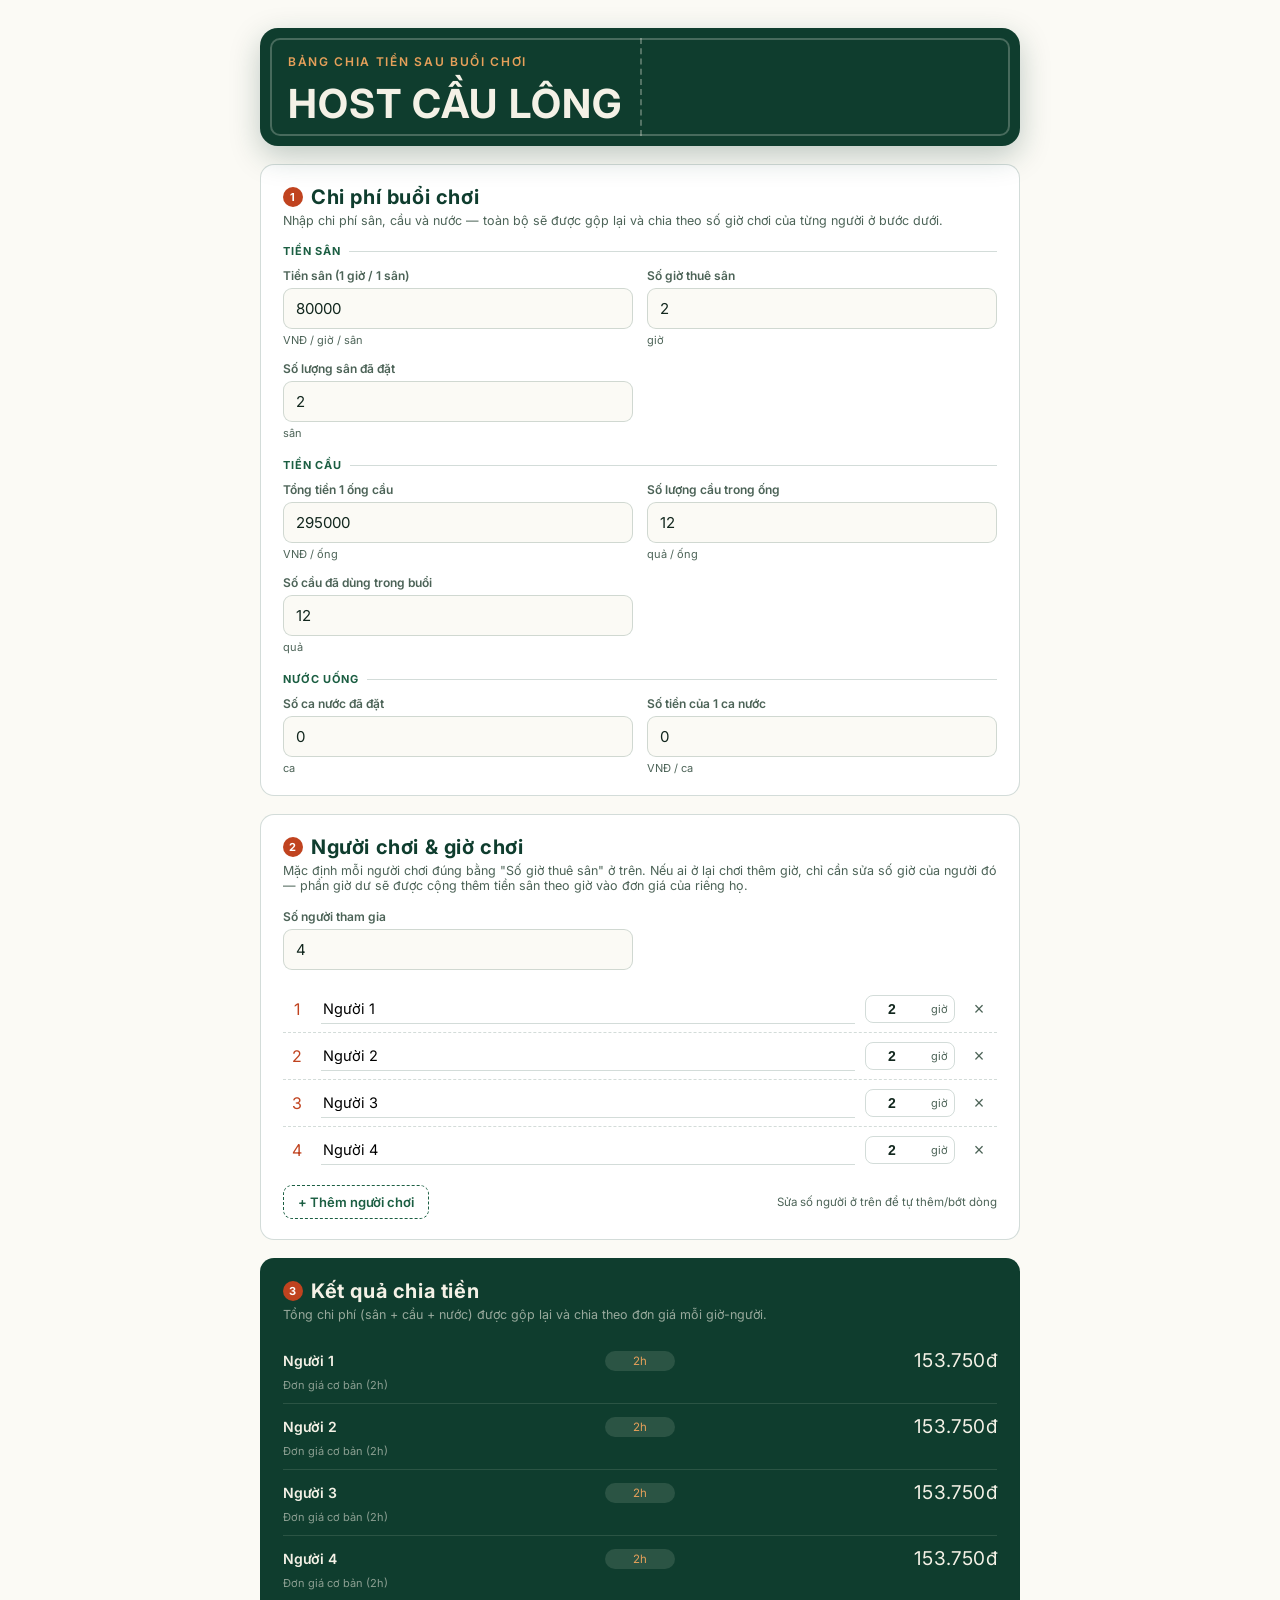
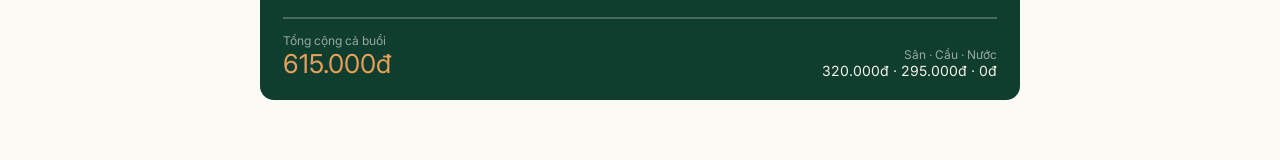
==== src/index.html @ 9c680431 "Update html file" ====
<!DOCTYPE html>
<html lang="vi">

<head>
  <meta charset="UTF-8">
  <title>Host Cầu Lông</title>
  <!-- <link rel="shortcut icon" href="./images/coffee-cup.png" type="image/x-icon"> -->
  <link rel="stylesheet" href="style.css">
</head>

<body>
  <div class="wrap">

    <div class="scoreboard">
      <p class="eyebrow">Bảng chia tiền sau buổi chơi</p>
      <h1>HOST CẦU LÔNG</h1>
      <!-- <p class="sub">Nhập chi phí sân & cầu, thêm người chơi và số giờ mỗi người ở lại sân — hệ thống tự tính phần ai
        người nấy trả, kể cả khi có người chơi 2 tiếng, có người chơi 3 tiếng.</p> -->
    </div>

    <div class="card">
      <h2><span class="num">1</span>Chi phí buổi chơi</h2>
      <p class="hint">Nhập chi phí sân, cầu và nước — toàn bộ sẽ được gộp lại và chia theo số giờ chơi của từng người ở
        bước dưới.</p>

      <div class="group-title">Tiền sân</div>
      <div class="grid">
        <div class="field">
          <label for="courtFee">Tiền sân (1 giờ / 1 sân)</label>
          <input type="number" id="courtFee" min="0" value="80000" inputmode="numeric">
          <div class="unit">VNĐ / giờ / sân</div>
        </div>
        <div class="field">
          <label for="courtHours">Số giờ thuê sân</label>
          <input type="number" id="courtHours" min="0" step="0.5" value="2" inputmode="decimal">
          <div class="unit">giờ</div>
        </div>
        <div class="field">
          <label for="numCourts">Số lượng sân đã đặt</label>
          <input type="number" id="numCourts" min="1" value="2" inputmode="numeric">
          <div class="unit">sân</div>
        </div>
      </div>

      <div class="group-title">Tiền cầu</div>
      <div class="grid">
        <div class="field">
          <label for="tubePrice">Tổng tiền 1 ống cầu</label>
          <input type="number" id="tubePrice" min="0" value="295000" inputmode="numeric">
          <div class="unit">VNĐ / ống</div>
        </div>
        <div class="field">
          <label for="shuttlesPerTube">Số lượng cầu trong ống</label>
          <input type="number" id="shuttlesPerTube" min="1" value="12" inputmode="numeric">
          <div class="unit">quả / ống</div>
        </div>
        <div class="field">
          <label for="shuttlesUsed">Số cầu đã dùng trong buổi</label>
          <input type="number" id="shuttlesUsed" min="0" value="12" inputmode="numeric">
          <div class="unit">quả</div>
        </div>
      </div>

      <div class="group-title">Nước uống</div>
      <div class="grid">
        <div class="field">
          <label for="waterCups">Số ca nước đã đặt</label>
          <input type="number" id="waterCups" min="0" value="0" inputmode="numeric">
          <div class="unit">ca</div>
        </div>
        <div class="field">
          <label for="waterPrice">Số tiền của 1 ca nước</label>
          <input type="number" id="waterPrice" min="0" value="0" inputmode="numeric">
          <div class="unit">VNĐ / ca</div>
        </div>
      </div>
    </div>

    <div class="card">
      <h2><span class="num">2</span>Người chơi & giờ chơi</h2>
      <p class="hint">Mặc định mỗi người chơi đúng bằng "Số giờ thuê sân" ở trên. Nếu ai ở lại chơi thêm giờ, chỉ cần
        sửa số giờ của người đó — phần giờ dư sẽ được cộng thêm tiền sân theo giờ vào đơn giá của riêng họ.</p>
      <div class="grid">
        <div class="field">
          <label for="numPlayers">Số người tham gia</label>
          <input type="number" id="numPlayers" min="1" value="4" inputmode="numeric">
        </div>
      </div>

      <div class="players" id="playersList" style="margin-top:16px;"></div>

      <div class="row-actions">
        <button class="add-btn" id="addPlayerBtn" type="button">+ Thêm người chơi</button>
        <span class="sync-note">Sửa số người ở trên để tự thêm/bớt dòng</span>
      </div>
    </div>

    <div class="card results-card">
      <h2><span class="num">3</span>Kết quả chia tiền</h2>
      <p class="hint">Tổng chi phí (sân + cầu + nước) được gộp lại và chia theo đơn giá mỗi giờ-người.</p>
      <div id="resultsList"></div>
      <div class="totals-strip">
        <div>
          <div class="lbl">Tổng cộng cả buổi</div>
          <div class="val" id="grandTotal">0đ</div>
        </div>
        <div style="text-align:right">
          <div class="lbl">Sân · Cầu · Nước</div>
          <div class="val" id="grandTotalSplit" style="font-size:14px;color:var(--court-line);">—</div>
        </div>
      </div>
      <!-- <div class="footnote">
        <b>Cách tính:</b> Đơn giá cơ bản = (Tổng tiền sân + Tổng tiền cầu + Tổng tiền nước) ÷ Số người tham gia — ai
        chơi đúng số giờ thuê sân thì trả đúng phần này. Với những giờ chơi thêm (ví dụ 3 giờ thay vì 2 giờ), tiền thuê
        sân phát sinh của giờ thêm đó (Tiền sân 1 giờ/1 sân × số sân) được <b>chia đều cho những người cùng ở lại chơi
          thêm giờ đó</b>, rồi cộng vào phần của riêng họ — không phải mỗi người tự gánh nguyên giá giờ thêm.
      </div> -->
    </div>

  </div>

  <script src="script.js"></script>
</body>

</html>
---- src/style.css ----
@import url('https://fonts.googleapis.com/css2?family=Bebas+Neue&family=Inter:wght@400;500;600;700&display=swap');

:root {
    --court-dark: #0F3D2E;
    --court-mid: #1B5E42;
    --court-line: #F4F1E6;
    --cork: #C0431F;
    --cork-soft: #E6A05A;
    --ink: #12271E;
    --ink-soft: #4C6357;
    --paper: #FBFAF5;
    --divider: rgba(15, 61, 46, 0.18);
}

* {
    box-sizing: border-box;
}

body {
    margin: 0;
    background: var(--paper);
    color: var(--ink);
    font-family: 'Inter', sans-serif;
    padding: 28px 16px 60px;
}

.wrap {
    max-width: 760px;
    margin: 0 auto;
}

/* ---------- Header / scoreboard ---------- */
.scoreboard {
    background: var(--court-dark);
    color: var(--court-line);
    border-radius: 18px;
    padding: 26px 28px 22px;
    position: relative;
    overflow: hidden;
    box-shadow: 0 10px 30px rgba(15, 61, 46, 0.25);
}

.scoreboard::before {
    content: "";
    position: absolute;
    inset: 10px;
    border: 2px solid rgba(244, 241, 230, 0.25);
    border-radius: 10px;
    pointer-events: none;
}

.scoreboard::after {
    content: "";
    position: absolute;
    left: 50%;
    top: 10px;
    bottom: 10px;
    width: 0;
    border-left: 2px dashed rgba(244, 241, 230, 0.3);
}

.eyebrow {
    font-size: 12px;
    letter-spacing: .14em;
    text-transform: uppercase;
    color: var(--cork-soft);
    font-weight: 600;
    margin: 0 0 15px;
}

h1 {
    font-size: 40px;
    letter-spacing: .03em;
    margin: 0;
    line-height: 1;
}

.sub {
    margin: 8px 0 0;
    font-size: 13.5px;
    color: rgba(244, 241, 230, 0.75);
    max-width: 480px;
}

/* ---------- Cards ---------- */
.card {
    background: #fff;
    border: 1px solid var(--divider);
    border-radius: 14px;
    padding: 20px 22px;
    margin-top: 18px;
}

.card h2 {
    font-size: 20px;
    letter-spacing: .03em;
    margin: 0 0 4px;
    color: var(--court-dark);
    display: flex;
    align-items: center;
    gap: 8px;
}

.card h2 .num {
    font-family: 'Inter', sans-serif;
    font-size: 11px;
    font-weight: 700;
    background: var(--cork);
    color: #fff;
    border-radius: 999px;
    width: 20px;
    height: 20px;
    display: inline-flex;
    align-items: center;
    justify-content: center;
}

.card p.hint {
    margin: 0 0 16px;
    font-size: 12.5px;
    color: var(--ink-soft);
}

.group-title {
    font-size: 11px;
    font-weight: 700;
    letter-spacing: .08em;
    text-transform: uppercase;
    color: var(--court-mid);
    margin: 18px 0 10px;
    display: flex;
    align-items: center;
    gap: 8px;
}

.group-title:first-of-type {
    margin-top: 0;
}

.group-title::after {
    content: "";
    flex: 1;
    height: 1px;
    background: var(--divider);
}

.grid {
    display: grid;
    grid-template-columns: repeat(2, 1fr);
    gap: 14px;
}

@media(max-width:520px) {
    .grid {
        grid-template-columns: 1fr;
    }
}

label {
    display: block;
    font-size: 12px;
    font-weight: 600;
    color: var(--ink-soft);
    margin-bottom: 5px;
}

.field input {
    width: 100%;
    border: 1.5px solid var(--divider);
    background: var(--paper);
    border-radius: 9px;
    padding: 10px 12px;
    font-size: 15px;
    font-family: 'Inter', sans-serif;
    color: var(--ink);
    outline: none;
    transition: border-color .15s;
}

.field input:focus {
    border-color: var(--court-mid);
}

.field .unit {
    font-size: 11px;
    color: var(--ink-soft);
    margin-top: 4px;
}

/* ---------- Players table ---------- */
.players {
    margin-top: 4px;
}

.player-row {
    display: grid;
    grid-template-columns: 28px 1fr 90px 32px;
    gap: 10px;
    align-items: center;
    padding: 8px 0;
    border-bottom: 1px dashed var(--divider);
}

.player-row:last-child {
    border-bottom: none;
}

.shuttle-idx {
    color: var(--cork);
    font-size: 16px;
    text-align: center;
}

.player-row input[type=text] {
    border: none;
    border-bottom: 1.5px solid var(--divider);
    background: transparent;
    padding: 6px 2px;
    font-size: 14.5px;
    font-family: 'Inter', sans-serif;
    outline: none;
}

.player-row input[type=text]:focus {
    border-color: var(--court-mid);
}

.player-row .hours-wrap {
    display: flex;
    align-items: center;
    gap: 4px;
    border: 1.5px solid var(--divider);
    border-radius: 8px;
    padding: 4px 6px;
}

.player-row .hours-wrap input {
    width: 100%;
    border: none;
    background: transparent;
    text-align: center;
    font-size: 14px;
    font-weight: 600;
    outline: none;
    color: var(--ink);
}

.player-row .hours-wrap span {
    font-size: 11px;
    color: var(--ink-soft);
    white-space: nowrap;
}

.remove-btn {
    border: none;
    background: none;
    color: var(--ink-soft);
    font-size: 18px;
    cursor: pointer;
    line-height: 1;
    border-radius: 6px;
    width: 28px;
    height: 28px;
}

.remove-btn:hover {
    background: #f3e9e2;
    color: var(--cork);
}

.row-actions {
    display: flex;
    justify-content: space-between;
    align-items: center;
    margin-top: 12px;
}

.add-btn {
    border: 1.5px dashed var(--court-mid);
    color: var(--court-mid);
    background: none;
    border-radius: 9px;
    padding: 8px 14px;
    font-size: 13px;
    font-weight: 600;
    cursor: pointer;
    font-family: 'Inter', sans-serif;
}

.add-btn:hover {
    background: rgba(27, 94, 66, 0.06);
}

.sync-note {
    font-size: 11.5px;
    color: var(--ink-soft);
}

/* ---------- Results ---------- */
.results-card {
    background: var(--court-dark);
    color: var(--court-line);
}

.results-card h2 {
    color: var(--court-line);
}

.results-card p.hint {
    color: rgba(244, 241, 230, 0.6);
}

.result-row {
    display: grid;
    grid-template-columns: 1fr 70px 1fr;
    gap: 10px;
    align-items: center;
    padding: 11px 0;
    border-bottom: 1px solid rgba(244, 241, 230, 0.12);
    font-size: 14px;
}

.result-row:last-child {
    border-bottom: none;
}

.result-row .name {
    font-weight: 600;
}

.result-row .hrs {
    text-align: center;
    font-size: 11.5px;
    background: rgba(244, 241, 230, 0.12);
    border-radius: 999px;
    padding: 3px 6px;
    color: var(--cork-soft);
}

.result-row .amount {
    text-align: right;
    font-size: 19px;
    letter-spacing: .02em;
}

.result-row .breakdown {
    grid-column: 1 / -1;
    font-size: 11px;
    color: rgba(244, 241, 230, 0.55);
    margin-top: -4px;
}

.totals-strip {
    margin-top: 16px;
    padding-top: 14px;
    border-top: 2px solid rgba(244, 241, 230, 0.25);
    display: flex;
    justify-content: space-between;
    align-items: flex-end;
}

.totals-strip .lbl {
    font-size: 12px;
    color: rgba(244, 241, 230, 0.6);
}

.totals-strip .val {
    font-size: 26px;
    color: var(--cork-soft);
}

.footnote {
    margin-top: 14px;
    font-size: 11.5px;
    color: var(--ink-soft);
    line-height: 1.5;
}

.footnote b {
    color: var(--ink);
}
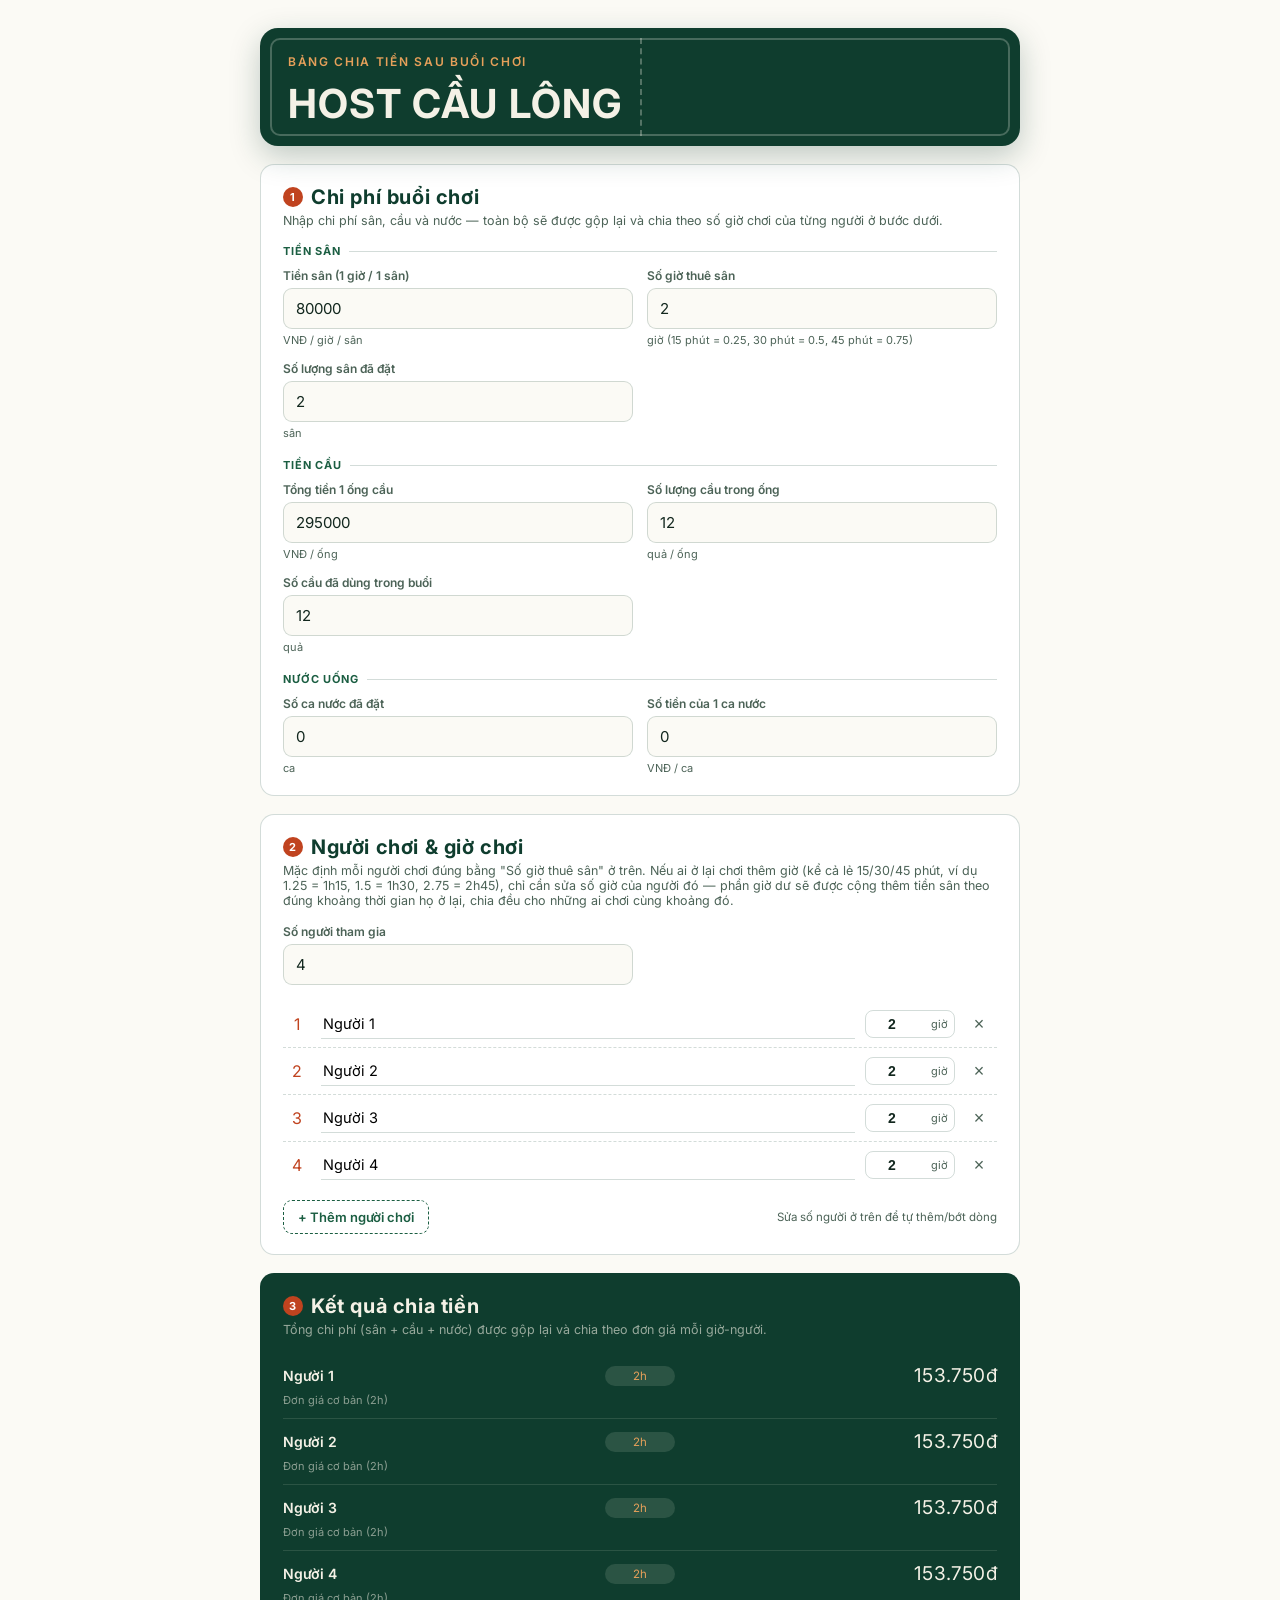
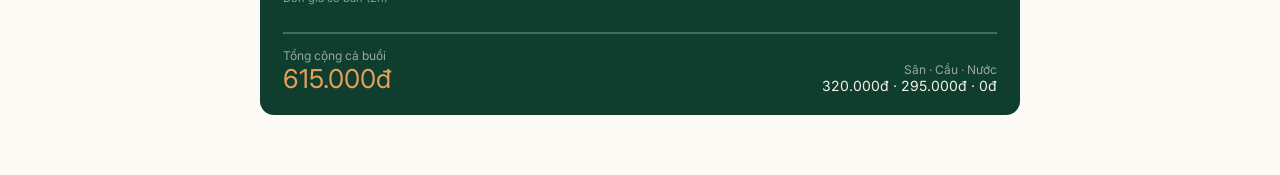
==== commit 59dc6dd2: "Improve time shift" ====
--- a/src/index.html
+++ b/src/index.html
@@ -32,8 +32,8 @@
         </div>
         <div class="field">
           <label for="courtHours">Số giờ thuê sân</label>
-          <input type="number" id="courtHours" min="0" step="0.5" value="2" inputmode="decimal">
-          <div class="unit">giờ</div>
+          <input type="number" id="courtHours" min="0" step="0.25" value="2" inputmode="decimal">
+          <div class="unit">giờ (15 phút = 0.25, 30 phút = 0.5, 45 phút = 0.75)</div>
         </div>
         <div class="field">
           <label for="numCourts">Số lượng sân đã đặt</label>
@@ -78,8 +78,9 @@
 
     <div class="card">
       <h2><span class="num">2</span>Người chơi & giờ chơi</h2>
-      <p class="hint">Mặc định mỗi người chơi đúng bằng "Số giờ thuê sân" ở trên. Nếu ai ở lại chơi thêm giờ, chỉ cần
-        sửa số giờ của người đó — phần giờ dư sẽ được cộng thêm tiền sân theo giờ vào đơn giá của riêng họ.</p>
+      <p class="hint">Mặc định mỗi người chơi đúng bằng "Số giờ thuê sân" ở trên. Nếu ai ở lại chơi thêm giờ (kể cả lẻ
+        15/30/45 phút, ví dụ 1.25 = 1h15, 1.5 = 1h30, 2.75 = 2h45), chỉ cần sửa số giờ của người đó — phần giờ dư sẽ
+        được cộng thêm tiền sân theo đúng khoảng thời gian họ ở lại, chia đều cho những ai chơi cùng khoảng đó.</p>
       <div class="grid">
         <div class="field">
           <label for="numPlayers">Số người tham gia</label>
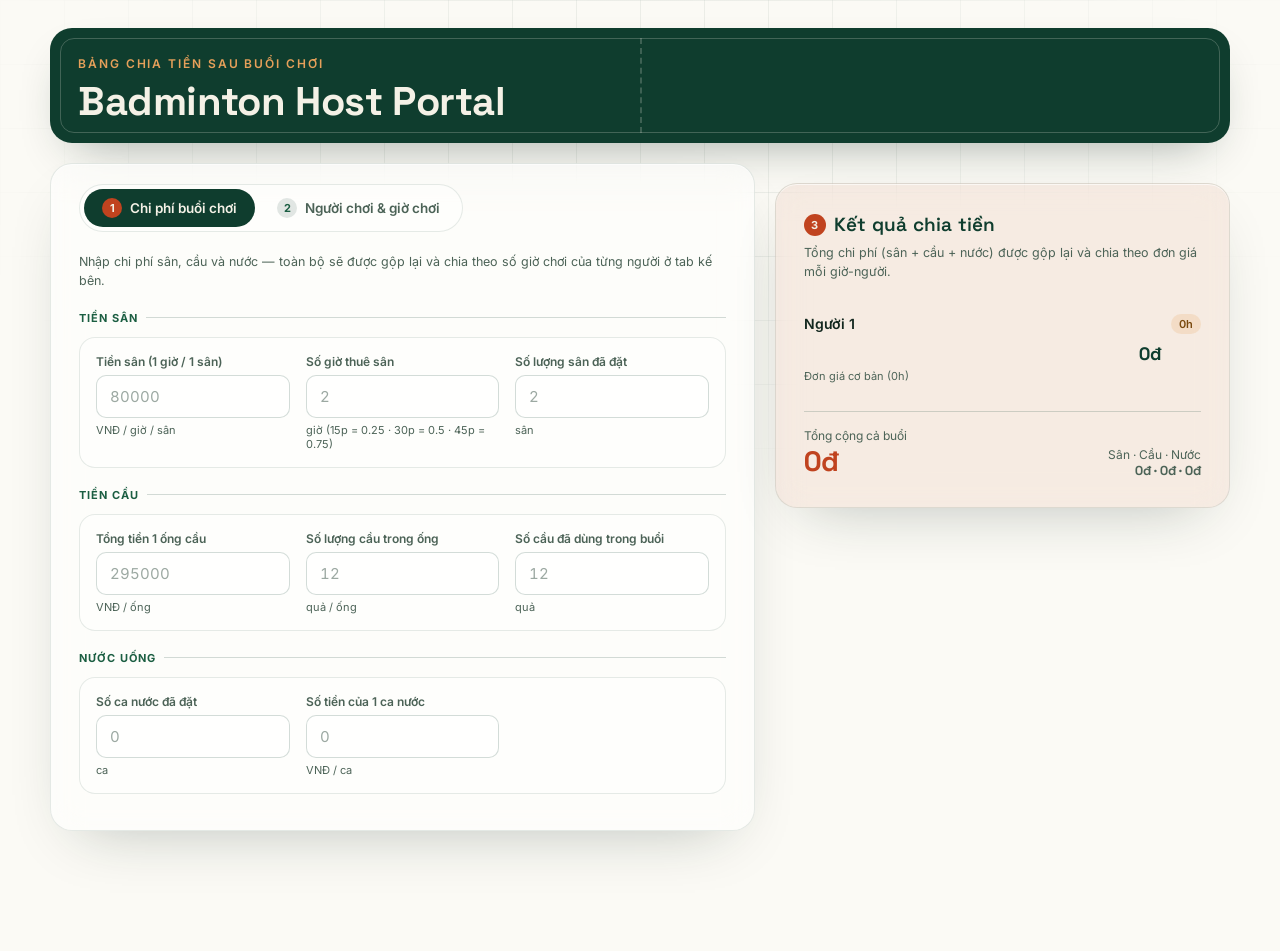
==== commit ba45b182: "UI change" ====
--- a/src/index.html
+++ b/src/index.html
@@ -3,8 +3,9 @@
 
 <head>
   <meta charset="UTF-8">
-  <title>Host Cầu Lông</title>
-  <!-- <link rel="shortcut icon" href="./images/coffee-cup.png" type="image/x-icon"> -->
+  <meta name="viewport" content="width=device-width, initial-scale=1">
+  <title>Badminton host portal</title>
+  <link rel="shortcut icon" href="assets/badminton.png" type="image/x-icon">
   <link rel="stylesheet" href="style.css">
 </head>
 
@@ -13,111 +14,147 @@
 
     <div class="scoreboard">
       <p class="eyebrow">Bảng chia tiền sau buổi chơi</p>
-      <h1>HOST CẦU LÔNG</h1>
+      <h1>Badminton Host Portal</h1>
       <!-- <p class="sub">Nhập chi phí sân & cầu, thêm người chơi và số giờ mỗi người ở lại sân — hệ thống tự tính phần ai
         người nấy trả, kể cả khi có người chơi 2 tiếng, có người chơi 3 tiếng.</p> -->
     </div>
 
-    <div class="card">
-      <h2><span class="num">1</span>Chi phí buổi chơi</h2>
-      <p class="hint">Nhập chi phí sân, cầu và nước — toàn bộ sẽ được gộp lại và chia theo số giờ chơi của từng người ở
-        bước dưới.</p>
+    <div class="layout">
+      <main class="main-col">
 
-      <div class="group-title">Tiền sân</div>
-      <div class="grid">
-        <div class="field">
-          <label for="courtFee">Tiền sân (1 giờ / 1 sân)</label>
-          <input type="number" id="courtFee" min="0" value="80000" inputmode="numeric">
-          <div class="unit">VNĐ / giờ / sân</div>
+        <div class="card tab-card">
+
+          <div class="tabs" role="tablist">
+            <button class="tab-btn active" type="button" role="tab" aria-selected="true" aria-controls="tab-cost"
+              id="tabbtn-cost" data-tab="cost">
+              <span class="num">1</span>Chi phí buổi chơi
+            </button>
+            <button class="tab-btn" type="button" role="tab" aria-selected="false" aria-controls="tab-players"
+              id="tabbtn-players" data-tab="players">
+              <span class="num">2</span>Người chơi & giờ chơi
+            </button>
+          </div>
+
+          <div class="tab-panel" id="tab-cost" role="tabpanel" aria-labelledby="tabbtn-cost">
+            <p class="hint">Nhập chi phí sân, cầu và nước — toàn bộ sẽ được gộp lại và chia theo số giờ chơi của từng
+              người ở tab kế bên.</p>
+
+            <div class="group-title">Tiền sân</div>
+            <div class="field-chip">
+              <div class="grid">
+                <div class="field">
+                  <label for="courtFee">Tiền sân (1 giờ / 1 sân)</label>
+                  <input type="number" id="courtFee" min="0" placeholder="80000" inputmode="numeric">
+                  <div class="unit">VNĐ / giờ / sân</div>
+                </div>
+                <div class="field">
+                  <label for="courtHours">Số giờ thuê sân</label>
+                  <input type="number" id="courtHours" min="0" step="0.25" placeholder="2" inputmode="decimal">
+                  <div class="unit">giờ (15p = 0.25 · 30p = 0.5 · 45p = 0.75)</div>
+                </div>
+                <div class="field">
+                  <label for="numCourts">Số lượng sân đã đặt</label>
+                  <input type="number" id="numCourts" min="1" placeholder="2" inputmode="numeric">
+                  <div class="unit">sân</div>
+                </div>
+              </div>
+            </div>
+
+            <div class="group-title">Tiền cầu</div>
+            <div class="field-chip">
+              <div class="grid">
+                <div class="field">
+                  <label for="tubePrice">Tổng tiền 1 ống cầu</label>
+                  <input type="number" id="tubePrice" min="0" placeholder="295000" inputmode="numeric">
+                  <div class="unit">VNĐ / ống</div>
+                </div>
+                <div class="field">
+                  <label for="shuttlesPerTube">Số lượng cầu trong ống</label>
+                  <input type="number" id="shuttlesPerTube" min="1" placeholder="12" inputmode="numeric">
+                  <div class="unit">quả / ống</div>
+                </div>
+                <div class="field">
+                  <label for="shuttlesUsed">Số cầu đã dùng trong buổi</label>
+                  <input type="number" id="shuttlesUsed" min="0" placeholder="12" inputmode="numeric">
+                  <div class="unit">quả</div>
+                </div>
+              </div>
+            </div>
+
+            <div class="group-title">Nước uống</div>
+            <div class="field-chip">
+              <div class="grid">
+                <div class="field">
+                  <label for="waterCups">Số ca nước đã đặt</label>
+                  <input type="number" id="waterCups" min="0" placeholder="0" inputmode="numeric">
+                  <div class="unit">ca</div>
+                </div>
+                <div class="field">
+                  <label for="waterPrice">Số tiền của 1 ca nước</label>
+                  <input type="number" id="waterPrice" min="0" placeholder="0" inputmode="numeric">
+                  <div class="unit">VNĐ / ca</div>
+                </div>
+              </div>
+            </div>
+          </div>
+
+          <div class="tab-panel" id="tab-players" role="tabpanel" aria-labelledby="tabbtn-players" hidden>
+            <p class="hint">Mặc định mỗi người chơi đúng bằng "Số giờ thuê sân" ở tab Chi phí. Nếu ai ở lại chơi thêm
+              giờ (kể cả lẻ 15/30/45 phút, ví dụ 1.25 = 1h15, 1.5 = 1h30, 2.75 = 2h45), chỉ cần sửa số giờ của người
+              đó — phần giờ dư sẽ được cộng thêm tiền sân theo đúng khoảng thời gian họ ở lại, chia đều cho những ai
+              chơi cùng khoảng đó.</p>
+            <div class="grid" style="grid-template-columns:1fr;">
+              <div class="field">
+                <label for="numPlayers">Số người tham gia</label>
+                <input type="number" id="numPlayers" min="1" placeholder="4" inputmode="numeric">
+              </div>
+            </div>
+
+            <div class="players" id="playersList" style="margin-top:16px;"></div>
+
+            <div class="row-actions">
+              <button class="add-btn" id="addPlayerBtn" type="button">+ Thêm người chơi</button>
+              <span class="sync-note">Sửa số người ở trên để tự thêm/bớt dòng</span>
+            </div>
+          </div>
+
         </div>
-        <div class="field">
-          <label for="courtHours">Số giờ thuê sân</label>
-          <input type="number" id="courtHours" min="0" step="0.25" value="2" inputmode="decimal">
-          <div class="unit">giờ (15 phút = 0.25, 30 phút = 0.5, 45 phút = 0.75)</div>
+
+      </main>
+
+      <aside class="summary-col">
+        <div class="card results-card" id="resultsCard">
+          <h2><span class="num">3</span>Kết quả chia tiền</h2>
+          <p class="hint">Tổng chi phí (sân + cầu + nước) được gộp lại và chia theo đơn giá mỗi giờ-người.</p>
+          <div id="resultsList"></div>
+          <div class="totals-strip">
+            <div>
+              <div class="lbl">Tổng cộng cả buổi</div>
+              <div class="val" id="grandTotal">0đ</div>
+            </div>
+            <div style="text-align:right">
+              <div class="lbl">Sân · Cầu · Nước</div>
+              <div class="val" id="grandTotalSplit" style="font-size:13px;color:var(--ink-soft);">—</div>
+            </div>
+          </div>
+          <!-- <div class="footnote">
+            <b>Cách tính:</b> Đơn giá cơ bản = (Tổng tiền sân + Tổng tiền cầu + Tổng tiền nước) ÷ Số người tham gia —
+            ai chơi đúng số giờ thuê sân thì trả đúng phần này. Với những giờ chơi thêm, tiền thuê sân phát sinh của
+            giờ thêm đó được <b>chia đều cho những người cùng ở lại chơi thêm giờ đó</b>, rồi cộng vào phần của riêng
+            họ — không phải mỗi người tự gánh nguyên giá giờ thêm.
+          </div> -->
         </div>
-        <div class="field">
-          <label for="numCourts">Số lượng sân đã đặt</label>
-          <input type="number" id="numCourts" min="1" value="2" inputmode="numeric">
-          <div class="unit">sân</div>
-        </div>
-      </div>
-
-      <div class="group-title">Tiền cầu</div>
-      <div class="grid">
-        <div class="field">
-          <label for="tubePrice">Tổng tiền 1 ống cầu</label>
-          <input type="number" id="tubePrice" min="0" value="295000" inputmode="numeric">
-          <div class="unit">VNĐ / ống</div>
-        </div>
-        <div class="field">
-          <label for="shuttlesPerTube">Số lượng cầu trong ống</label>
-          <input type="number" id="shuttlesPerTube" min="1" value="12" inputmode="numeric">
-          <div class="unit">quả / ống</div>
-        </div>
-        <div class="field">
-          <label for="shuttlesUsed">Số cầu đã dùng trong buổi</label>
-          <input type="number" id="shuttlesUsed" min="0" value="12" inputmode="numeric">
-          <div class="unit">quả</div>
-        </div>
-      </div>
-
-      <div class="group-title">Nước uống</div>
-      <div class="grid">
-        <div class="field">
-          <label for="waterCups">Số ca nước đã đặt</label>
-          <input type="number" id="waterCups" min="0" value="0" inputmode="numeric">
-          <div class="unit">ca</div>
-        </div>
-        <div class="field">
-          <label for="waterPrice">Số tiền của 1 ca nước</label>
-          <input type="number" id="waterPrice" min="0" value="0" inputmode="numeric">
-          <div class="unit">VNĐ / ca</div>
-        </div>
-      </div>
+      </aside>
     </div>
 
-    <div class="card">
-      <h2><span class="num">2</span>Người chơi & giờ chơi</h2>
-      <p class="hint">Mặc định mỗi người chơi đúng bằng "Số giờ thuê sân" ở trên. Nếu ai ở lại chơi thêm giờ (kể cả lẻ
-        15/30/45 phút, ví dụ 1.25 = 1h15, 1.5 = 1h30, 2.75 = 2h45), chỉ cần sửa số giờ của người đó — phần giờ dư sẽ
-        được cộng thêm tiền sân theo đúng khoảng thời gian họ ở lại, chia đều cho những ai chơi cùng khoảng đó.</p>
-      <div class="grid">
-        <div class="field">
-          <label for="numPlayers">Số người tham gia</label>
-          <input type="number" id="numPlayers" min="1" value="4" inputmode="numeric">
-        </div>
-      </div>
+  </div>
 
-      <div class="players" id="playersList" style="margin-top:16px;"></div>
-
-      <div class="row-actions">
-        <button class="add-btn" id="addPlayerBtn" type="button">+ Thêm người chơi</button>
-        <span class="sync-note">Sửa số người ở trên để tự thêm/bớt dòng</span>
-      </div>
+  <div class="mobile-summary-bar" id="mobileSummaryBar">
+    <div>
+      <div class="msb-label">Tổng cộng cả buổi</div>
+      <div class="msb-amount" id="mobileSummaryTotal">0đ</div>
     </div>
-
-    <div class="card results-card">
-      <h2><span class="num">3</span>Kết quả chia tiền</h2>
-      <p class="hint">Tổng chi phí (sân + cầu + nước) được gộp lại và chia theo đơn giá mỗi giờ-người.</p>
-      <div id="resultsList"></div>
-      <div class="totals-strip">
-        <div>
-          <div class="lbl">Tổng cộng cả buổi</div>
-          <div class="val" id="grandTotal">0đ</div>
-        </div>
-        <div style="text-align:right">
-          <div class="lbl">Sân · Cầu · Nước</div>
-          <div class="val" id="grandTotalSplit" style="font-size:14px;color:var(--court-line);">—</div>
-        </div>
-      </div>
-      <!-- <div class="footnote">
-        <b>Cách tính:</b> Đơn giá cơ bản = (Tổng tiền sân + Tổng tiền cầu + Tổng tiền nước) ÷ Số người tham gia — ai
-        chơi đúng số giờ thuê sân thì trả đúng phần này. Với những giờ chơi thêm (ví dụ 3 giờ thay vì 2 giờ), tiền thuê
-        sân phát sinh của giờ thêm đó (Tiền sân 1 giờ/1 sân × số sân) được <b>chia đều cho những người cùng ở lại chơi
-          thêm giờ đó</b>, rồi cộng vào phần của riêng họ — không phải mỗi người tự gánh nguyên giá giờ thêm.
-      </div> -->
-    </div>
-
+    <button type="button" id="mobileSummaryBtn">Xem chi tiết</button>
   </div>
 
   <script src="script.js"></script>
--- a/src/style.css
+++ b/src/style.css
@@ -1,381 +1,523 @@
-@import url('https://fonts.googleapis.com/css2?family=Bebas+Neue&family=Inter:wght@400;500;600;700&display=swap');
-
-:root {
-    --court-dark: #0F3D2E;
-    --court-mid: #1B5E42;
-    --court-line: #F4F1E6;
-    --cork: #C0431F;
-    --cork-soft: #E6A05A;
-    --ink: #12271E;
-    --ink-soft: #4C6357;
-    --paper: #FBFAF5;
-    --divider: rgba(15, 61, 46, 0.18);
-}
-
-* {
-    box-sizing: border-box;
-}
-
-body {
-    margin: 0;
-    background: var(--paper);
-    color: var(--ink);
-    font-family: 'Inter', sans-serif;
-    padding: 28px 16px 60px;
-}
-
-.wrap {
-    max-width: 760px;
-    margin: 0 auto;
+/* =========================================================================
+   DESIGN TOKENS — using the requested palette
+   Color   court-dark #0F3D2E · court-mid #1B5E42 · court-line #F4F1E6
+           cork #C0431F · cork-soft #E6A05A · ink #12271E · ink-soft #4C6357
+           paper #FBFAF5 · divider rgba(15,61,46,.18)
+   Type    Display: 'Space Grotesk' (headings, totals, tabular figures)
+           Body:    'Inter' (labels, inputs, copy)
+   Layout  2-col on desktop: main input column + sticky results sidebar.
+           Single column on mobile with a floating total bar.
+   Signature: a solid court-dark scoreboard header, with frosted paper-glass
+           panels floating on a cream backdrop — flat colors, no gradients.
+   ========================================================================= */
+
+@import url('https://fonts.googleapis.com/css2?family=Space+Grotesk:wght@500;600;700&family=Inter:wght@400;500;600;700&display=swap');
+
+:root{
+  --court-dark:#0F3D2E;
+  --court-mid:#1B5E42;
+  --court-line:#F4F1E6;
+  --cork:#C0431F;
+  --cork-soft:#E6A05A;
+  --ink:#12271E;
+  --ink-soft:#4C6357;
+  --paper:#FBFAF5;
+  --divider: rgba(15, 61, 46, 0.18);
+
+  /* derived, used for glass fills/tints (same hues, just translucent) */
+  --glass-fill: rgba(255,255,255,0.55);
+  --glass-fill-strong: rgba(255,255,255,0.72);
+  --glass-border: rgba(15,61,46,0.16);
+  --glass-border-soft: rgba(15,61,46,0.10);
+  --cork-tint: rgba(192,67,31,0.08);
+  --court-tint: rgba(27,94,66,0.08);
+  --gold-tint: rgba(230,160,90,0.20);
+
+  /* --- spacing scale (for future sections) --- */
+  --sp-1:4px; --sp-2:8px; --sp-3:12px; --sp-4:16px;
+  --sp-5:20px; --sp-6:28px; --sp-7:40px;
+
+  /* --- radii / blur, reused by every glass surface --- */
+  --radius-lg:22px;
+  --radius-md:16px;
+  --radius-sm:10px;
+  --blur:16px;
+
+  --display-font:'Space Grotesk', sans-serif;
+  --body-font:'Inter', sans-serif;
+}
+
+*{ box-sizing:border-box; }
+
+html{ scroll-behavior:smooth; }
+
+body{
+  margin:0;
+  min-height:100vh;
+  background:var(--paper);
+  color:var(--ink);
+  font-family:var(--body-font);
+  padding:var(--sp-6) var(--sp-4) 120px;
+  position:relative;
+  overflow-x:hidden;
+}
+
+/* ---------- Signature backdrop: flat paper + faint court-line grid ---------- */
+body::after{
+  content:"";
+  position:fixed;
+  inset:0;
+  z-index:0;
+  pointer-events:none;
+  opacity:0.6;
+  background-image:
+    linear-gradient(var(--divider) 1px, transparent 1px),
+    linear-gradient(90deg, var(--divider) 1px, transparent 1px);
+  background-size:64px 64px;
+  mask-image:radial-gradient(ellipse 80% 60% at 50% 15%, black 25%, transparent 70%);
+  opacity:0.35;
+}
+
+.wrap, .app-shell{ position:relative; z-index:1; }
+
+.wrap{
+  max-width:1180px;
+  margin:0 auto;
+}
+
+/* ---------- Reusable glass surface (use for any future panel) ---------- */
+.glass-panel{
+  background:var(--glass-fill);
+  border:1px solid var(--glass-border);
+  border-radius:var(--radius-lg);
+  backdrop-filter:blur(var(--blur)) saturate(140%);
+  -webkit-backdrop-filter:blur(var(--blur)) saturate(140%);
+  box-shadow:
+    0 1px 0 rgba(255,255,255,0.6) inset,
+    0 20px 50px -24px rgba(15,39,30,0.25);
 }
 
 /* ---------- Header / scoreboard ---------- */
-.scoreboard {
-    background: var(--court-dark);
-    color: var(--court-line);
-    border-radius: 18px;
-    padding: 26px 28px 22px;
-    position: relative;
-    overflow: hidden;
-    box-shadow: 0 10px 30px rgba(15, 61, 46, 0.25);
-}
-
-.scoreboard::before {
-    content: "";
-    position: absolute;
-    inset: 10px;
-    border: 2px solid rgba(244, 241, 230, 0.25);
-    border-radius: 10px;
-    pointer-events: none;
-}
-
-.scoreboard::after {
-    content: "";
-    position: absolute;
-    left: 50%;
-    top: 10px;
-    bottom: 10px;
-    width: 0;
-    border-left: 2px dashed rgba(244, 241, 230, 0.3);
-}
-
-.eyebrow {
-    font-size: 12px;
-    letter-spacing: .14em;
-    text-transform: uppercase;
-    color: var(--cork-soft);
-    font-weight: 600;
-    margin: 0 0 15px;
-}
-
-h1 {
-    font-size: 40px;
-    letter-spacing: .03em;
-    margin: 0;
-    line-height: 1;
-}
-
-.sub {
-    margin: 8px 0 0;
-    font-size: 13.5px;
-    color: rgba(244, 241, 230, 0.75);
-    max-width: 480px;
+.scoreboard{
+  background:var(--court-dark);
+  color:var(--court-line);
+  border-radius:var(--radius-lg);
+  padding:var(--sp-6) var(--sp-6) var(--sp-5);
+  position:relative;
+  overflow:hidden;
+  box-shadow:0 20px 50px -24px rgba(15,39,30,0.45);
+}
+.scoreboard::before{
+  content:"";
+  position:absolute;
+  inset:10px;
+  border:1px solid rgba(244,241,230,0.22);
+  border-radius:14px;
+  pointer-events:none;
+}
+.scoreboard::after{
+  content:"";
+  position:absolute;
+  left:50%; top:10px; bottom:10px;
+  width:0;
+  border-left:2px dashed rgba(244,241,230,0.20);
+}
+.eyebrow{
+  font-size:12px;
+  letter-spacing:.16em;
+  text-transform:uppercase;
+  color:var(--cork-soft);
+  font-weight:600;
+  margin:0 0 10px;
+  font-family:var(--body-font);
+}
+h1{
+  font-family:var(--display-font);
+  font-weight:700;
+  font-size:clamp(28px, 4vw, 40px);
+  letter-spacing:-0.01em;
+  margin:0;
+  line-height:1.05;
+}
+.sub{
+  margin:10px 0 0;
+  font-size:13.5px;
+  color:rgba(244,241,230,0.75);
+  max-width:520px;
+  line-height:1.5;
+}
+
+/* ---------- Two-column layout: inputs + sticky results ---------- */
+.layout{
+  display:grid;
+  grid-template-columns:1.55fr 1fr;
+  gap:var(--sp-5);
+  align-items:start;
+  margin-top:var(--sp-5);
+}
+.main-col, .summary-col{ min-width:0; }
+.summary-col{ position:sticky; top:var(--sp-5); }
+
+@media(max-width:880px){
+  .layout{ grid-template-columns:1fr; }
+  .summary-col{ position:static; }
 }
 
 /* ---------- Cards ---------- */
-.card {
-    background: #fff;
-    border: 1px solid var(--divider);
-    border-radius: 14px;
-    padding: 20px 22px;
-    margin-top: 18px;
-}
-
-.card h2 {
-    font-size: 20px;
-    letter-spacing: .03em;
-    margin: 0 0 4px;
-    color: var(--court-dark);
-    display: flex;
-    align-items: center;
-    gap: 8px;
-}
-
-.card h2 .num {
-    font-family: 'Inter', sans-serif;
-    font-size: 11px;
-    font-weight: 700;
-    background: var(--cork);
-    color: #fff;
-    border-radius: 999px;
-    width: 20px;
-    height: 20px;
-    display: inline-flex;
-    align-items: center;
-    justify-content: center;
-}
-
-.card p.hint {
-    margin: 0 0 16px;
-    font-size: 12.5px;
-    color: var(--ink-soft);
-}
-
-.group-title {
-    font-size: 11px;
-    font-weight: 700;
-    letter-spacing: .08em;
-    text-transform: uppercase;
-    color: var(--court-mid);
-    margin: 18px 0 10px;
-    display: flex;
-    align-items: center;
-    gap: 8px;
-}
-
-.group-title:first-of-type {
-    margin-top: 0;
-}
-
-.group-title::after {
-    content: "";
-    flex: 1;
-    height: 1px;
-    background: var(--divider);
-}
-
-.grid {
-    display: grid;
-    grid-template-columns: repeat(2, 1fr);
-    gap: 14px;
-}
-
-@media(max-width:520px) {
-    .grid {
-        grid-template-columns: 1fr;
-    }
-}
-
-label {
-    display: block;
-    font-size: 12px;
-    font-weight: 600;
-    color: var(--ink-soft);
-    margin-bottom: 5px;
-}
-
-.field input {
-    width: 100%;
-    border: 1.5px solid var(--divider);
-    background: var(--paper);
-    border-radius: 9px;
-    padding: 10px 12px;
-    font-size: 15px;
-    font-family: 'Inter', sans-serif;
-    color: var(--ink);
-    outline: none;
-    transition: border-color .15s;
-}
-
-.field input:focus {
-    border-color: var(--court-mid);
-}
-
-.field .unit {
-    font-size: 11px;
-    color: var(--ink-soft);
-    margin-top: 4px;
-}
+.card{
+  background:var(--glass-fill);
+  border:1px solid var(--glass-border-soft);
+  border-radius:var(--radius-lg);
+  backdrop-filter:blur(var(--blur)) saturate(140%);
+  -webkit-backdrop-filter:blur(var(--blur)) saturate(140%);
+  box-shadow:0 1px 0 rgba(255,255,255,0.6) inset, 0 24px 60px -30px rgba(15,39,30,0.30);
+  padding:var(--sp-6);
+  margin-top:var(--sp-5);
+}
+.main-col .card:first-child{ margin-top:0; }
+
+.card h2{
+  font-family:var(--display-font);
+  font-weight:600;
+  font-size:19px;
+  letter-spacing:0.01em;
+  margin:0 0 6px;
+  color:var(--court-dark);
+  display:flex;
+  align-items:center;
+  gap:var(--sp-2);
+}
+.card h2 .num{
+  font-family:var(--body-font);
+  font-size:11px;
+  font-weight:700;
+  background:var(--cork);
+  color:var(--court-line);
+  border-radius:999px;
+  width:22px;height:22px;
+  display:inline-flex;align-items:center;justify-content:center;
+}
+
+.card p.hint{
+  margin:0 0 var(--sp-5);
+  font-size:12.5px;
+  color:var(--ink-soft);
+  line-height:1.55;
+}
+
+/* ---------- Tabs (used to switch between input sections) ---------- */
+.tab-card{ padding-top:var(--sp-5); }
+.tabs{
+  display:flex;
+  gap:4px;
+  padding:4px;
+  width:fit-content;
+  max-width:100%;
+  background:rgba(255,255,255,0.4);
+  border:1px solid var(--glass-border-soft);
+  border-radius:999px;
+  margin-bottom:var(--sp-5);
+}
+.tab-btn{
+  display:flex;
+  align-items:center;
+  gap:8px;
+  border:none;
+  background:transparent;
+  padding:9px 18px;
+  border-radius:999px;
+  font-family:var(--body-font);
+  font-weight:600;
+  font-size:13.5px;
+  color:var(--ink-soft);
+  cursor:pointer;
+  white-space:nowrap;
+  transition:background .15s, color .15s;
+}
+.tab-btn .num{
+  font-family:var(--body-font);
+  font-size:11px;
+  font-weight:700;
+  background:rgba(15,61,46,0.12);
+  color:var(--court-mid);
+  border-radius:999px;
+  width:20px;height:20px;
+  display:inline-flex;align-items:center;justify-content:center;
+  transition:background .15s, color .15s;
+}
+.tab-btn.active{
+  background:var(--court-dark);
+  color:var(--court-line);
+}
+.tab-btn.active .num{
+  background:var(--cork);
+  color:var(--court-line);
+}
+.tab-btn:not(.active):hover{ color:var(--court-dark); }
+
+@media(max-width:520px){
+  .tabs{ width:100%; }
+  .tab-btn{ flex:1; justify-content:center; }
+}
+
+.group-title{
+  font-size:11px;
+  font-weight:700;
+  letter-spacing:.09em;
+  text-transform:uppercase;
+  color:var(--court-mid);
+  margin:var(--sp-5) 0 var(--sp-3);
+  display:flex;
+  align-items:center;
+  gap:var(--sp-2);
+}
+.group-title:first-of-type{ margin-top:0; }
+.group-title::after{
+  content:"";
+  flex:1;
+  height:1px;
+  background:var(--divider);
+}
+
+/* A "chip" wraps each expense group so adding new categories later is just
+   copying one of these blocks. */
+.field-chip{
+  background:rgba(255,255,255,0.35);
+  border:1px solid var(--glass-border-soft);
+  border-radius:var(--radius-md);
+  padding:var(--sp-4);
+  margin-bottom:var(--sp-2);
+}
+
+.grid{
+  display:grid;
+  grid-template-columns:repeat(3, 1fr);
+  gap:var(--sp-4);
+}
+@media(max-width:640px){ .grid{ grid-template-columns:1fr 1fr; } }
+@media(max-width:420px){ .grid{ grid-template-columns:1fr; } }
+
+label{
+  display:block;
+  font-size:12px;
+  font-weight:600;
+  color:var(--ink-soft);
+  margin-bottom:6px;
+}
+.field input{
+  width:100%;
+  border:1px solid var(--divider);
+  background:rgba(255,255,255,0.65);
+  border-radius:var(--radius-sm);
+  padding:11px 13px;
+  font-size:15px;
+  font-family:var(--body-font);
+  font-variant-numeric:tabular-nums;
+  color:var(--ink);
+  outline:none;
+  transition:border-color .15s, background .15s, box-shadow .15s;
+}
+.field input::placeholder{ color:var(--ink-soft); opacity:0.55; }
+.field input:focus{
+  border-color:var(--court-mid);
+  background:#fff;
+  box-shadow:0 0 0 3px var(--court-tint);
+}
+.field .unit{ font-size:11px; color:var(--ink-soft); margin-top:5px; }
 
 /* ---------- Players table ---------- */
-.players {
-    margin-top: 4px;
-}
-
-.player-row {
-    display: grid;
-    grid-template-columns: 28px 1fr 90px 32px;
-    gap: 10px;
-    align-items: center;
-    padding: 8px 0;
-    border-bottom: 1px dashed var(--divider);
-}
-
-.player-row:last-child {
-    border-bottom: none;
-}
-
-.shuttle-idx {
-    color: var(--cork);
-    font-size: 16px;
-    text-align: center;
-}
-
-.player-row input[type=text] {
-    border: none;
-    border-bottom: 1.5px solid var(--divider);
-    background: transparent;
-    padding: 6px 2px;
-    font-size: 14.5px;
-    font-family: 'Inter', sans-serif;
-    outline: none;
-}
-
-.player-row input[type=text]:focus {
-    border-color: var(--court-mid);
-}
-
-.player-row .hours-wrap {
-    display: flex;
-    align-items: center;
-    gap: 4px;
-    border: 1.5px solid var(--divider);
-    border-radius: 8px;
-    padding: 4px 6px;
-}
-
-.player-row .hours-wrap input {
-    width: 100%;
-    border: none;
-    background: transparent;
-    text-align: center;
-    font-size: 14px;
-    font-weight: 600;
-    outline: none;
-    color: var(--ink);
-}
-
-.player-row .hours-wrap span {
-    font-size: 11px;
-    color: var(--ink-soft);
-    white-space: nowrap;
-}
-
-.remove-btn {
-    border: none;
-    background: none;
-    color: var(--ink-soft);
-    font-size: 18px;
-    cursor: pointer;
-    line-height: 1;
-    border-radius: 6px;
-    width: 28px;
-    height: 28px;
-}
-
-.remove-btn:hover {
-    background: #f3e9e2;
-    color: var(--cork);
-}
-
-.row-actions {
-    display: flex;
-    justify-content: space-between;
-    align-items: center;
-    margin-top: 12px;
-}
-
-.add-btn {
-    border: 1.5px dashed var(--court-mid);
-    color: var(--court-mid);
-    background: none;
-    border-radius: 9px;
-    padding: 8px 14px;
-    font-size: 13px;
-    font-weight: 600;
-    cursor: pointer;
-    font-family: 'Inter', sans-serif;
-}
-
-.add-btn:hover {
-    background: rgba(27, 94, 66, 0.06);
-}
-
-.sync-note {
-    font-size: 11.5px;
-    color: var(--ink-soft);
-}
+.players{ margin-top:var(--sp-1); }
+.player-row{
+  display:grid;
+  grid-template-columns:28px 1fr 96px 32px;
+  gap:var(--sp-3);
+  align-items:center;
+  padding:10px 4px;
+  border-bottom:1px dashed var(--glass-border-soft);
+}
+.player-row:last-child{ border-bottom:none; }
+.shuttle-idx{
+  font-family:var(--display-font);
+  color:var(--cork);
+  font-size:14px;
+  font-weight:600;
+  text-align:center;
+}
+.player-row input[type=text]{
+  border:none;
+  border-bottom:1.5px solid var(--divider);
+  background:transparent;
+  padding:7px 2px;
+  font-size:14.5px;
+  font-family:var(--body-font);
+  color:var(--ink);
+  outline:none;
+  transition:border-color .15s;
+}
+.player-row input[type=text]:focus{ border-color:var(--court-mid); }
+.player-row .hours-wrap{
+  display:flex;align-items:center;gap:4px;
+  border:1px solid var(--divider);
+  background:rgba(255,255,255,0.5);
+  border-radius:var(--radius-sm);
+  padding:5px 8px;
+}
+.player-row .hours-wrap input{
+  width:100%;
+  border:none;background:transparent;
+  text-align:center;font-size:14px;font-weight:600;outline:none;
+  color:var(--ink);
+  font-variant-numeric:tabular-nums;
+}
+.player-row .hours-wrap span{ font-size:11px; color:var(--ink-soft); white-space:nowrap; }
+.remove-btn{
+  border:none;background:none;color:var(--ink-soft);
+  font-size:18px;cursor:pointer;line-height:1;
+  border-radius:var(--radius-sm);width:30px;height:30px;
+  transition:background .15s, color .15s;
+}
+.remove-btn:hover{ background:var(--cork-tint); color:var(--cork); }
+
+.row-actions{
+  display:flex;justify-content:space-between;align-items:center;
+  margin-top:var(--sp-4);
+  gap:var(--sp-3);
+  flex-wrap:wrap;
+}
+.add-btn{
+  border:1px dashed var(--court-mid);
+  color:var(--court-mid);
+  background:var(--court-tint);
+  border-radius:var(--radius-sm);
+  padding:9px 16px;
+  font-size:13px;font-weight:600;
+  cursor:pointer;
+  font-family:var(--body-font);
+  transition:background .15s;
+}
+.add-btn:hover{ background:rgba(27,94,66,0.16); }
+.sync-note{ font-size:11.5px; color:var(--ink-soft); }
 
 /* ---------- Results ---------- */
-.results-card {
-    background: var(--court-dark);
-    color: var(--court-line);
-}
-
-.results-card h2 {
-    color: var(--court-line);
-}
-
-.results-card p.hint {
-    color: rgba(244, 241, 230, 0.6);
-}
-
-.result-row {
-    display: grid;
-    grid-template-columns: 1fr 70px 1fr;
-    gap: 10px;
-    align-items: center;
-    padding: 11px 0;
-    border-bottom: 1px solid rgba(244, 241, 230, 0.12);
-    font-size: 14px;
-}
-
-.result-row:last-child {
-    border-bottom: none;
-}
-
-.result-row .name {
-    font-weight: 600;
-}
-
-.result-row .hrs {
-    text-align: center;
-    font-size: 11.5px;
-    background: rgba(244, 241, 230, 0.12);
-    border-radius: 999px;
-    padding: 3px 6px;
-    color: var(--cork-soft);
-}
-
-.result-row .amount {
-    text-align: right;
-    font-size: 19px;
-    letter-spacing: .02em;
-}
-
-.result-row .breakdown {
-    grid-column: 1 / -1;
-    font-size: 11px;
-    color: rgba(244, 241, 230, 0.55);
-    margin-top: -4px;
-}
-
-.totals-strip {
-    margin-top: 16px;
-    padding-top: 14px;
-    border-top: 2px solid rgba(244, 241, 230, 0.25);
-    display: flex;
-    justify-content: space-between;
-    align-items: flex-end;
-}
-
-.totals-strip .lbl {
-    font-size: 12px;
-    color: rgba(244, 241, 230, 0.6);
-}
-
-.totals-strip .val {
-    font-size: 26px;
-    color: var(--cork-soft);
-}
-
-.footnote {
-    margin-top: 14px;
-    font-size: 11.5px;
-    color: var(--ink-soft);
-    line-height: 1.5;
-}
-
-.footnote b {
-    color: var(--ink);
+.results-card{
+  background:var(--cork-tint);
+}
+.results-card h2{ color:var(--court-dark); }
+.results-card p.hint{ color:var(--ink-soft); }
+
+.result-row{
+  display:grid;
+  grid-template-columns:1fr auto;
+  gap:8px 10px;
+  align-items:center;
+  padding:12px 0;
+  border-bottom:1px solid var(--glass-border-soft);
+  font-size:14px;
+}
+.result-row:last-child{ border-bottom:none; }
+.result-row .name{ font-weight:600; display:flex; align-items:center; gap:8px; color:var(--ink); }
+.result-row .hrs{
+  font-size:11px;
+  background:var(--gold-tint);
+  border-radius:999px;
+  padding:3px 8px;
+  color:#7A4A0F;
+  font-weight:600;
+}
+.result-row .amount{
+  text-align:right;
+  font-family:var(--display-font);
+  font-weight:700;
+  font-size:18px;
+  letter-spacing:0.01em;
+  font-variant-numeric:tabular-nums;
+  color:var(--court-dark);
+}
+.result-row .breakdown{
+  grid-column:1 / -1;
+  font-size:11px;
+  color:var(--ink-soft);
+  margin-top:-4px;
+}
+
+.totals-strip{
+  margin-top:var(--sp-4);
+  padding-top:var(--sp-4);
+  border-top:1px solid var(--divider);
+  display:flex;
+  justify-content:space-between;
+  align-items:flex-end;
+  gap:var(--sp-3);
+  flex-wrap:wrap;
+}
+.totals-strip .lbl{ font-size:12px; color:var(--ink-soft); }
+.totals-strip .val{
+  font-family:var(--display-font);
+  font-weight:700;
+  font-size:28px;
+  color:var(--cork);
+  font-variant-numeric:tabular-nums;
+}
+
+.footnote{
+  margin-top:var(--sp-4);
+  font-size:11.5px;
+  color:var(--ink-soft);
+  line-height:1.55;
+}
+.footnote b{ color:var(--ink); }
+
+/* ---------- Mobile floating total bar ---------- */
+.mobile-summary-bar{
+  display:none;
+}
+@media(max-width:880px){
+  .mobile-summary-bar{
+    display:flex;
+    position:fixed;
+    left:50%;
+    bottom:18px;
+    transform:translateX(-50%);
+    width:calc(100% - 32px);
+    max-width:480px;
+    z-index:20;
+    align-items:center;
+    justify-content:space-between;
+    padding:14px 18px;
+    background:var(--court-dark);
+    border:1px solid rgba(244,241,230,0.18);
+    border-radius:999px;
+    box-shadow:0 16px 40px -16px rgba(15,39,30,0.5);
+  }
+  .mobile-summary-bar .msb-label{ font-size:11px; color:rgba(244,241,230,0.7); }
+  .mobile-summary-bar .msb-amount{
+    font-family:var(--display-font);
+    font-weight:700;
+    font-size:18px;
+    color:var(--cork-soft);
+    font-variant-numeric:tabular-nums;
+  }
+  .mobile-summary-bar button{
+    border:none;
+    background:var(--cork);
+    color:var(--court-line);
+    font-weight:700;
+    font-size:12.5px;
+    font-family:var(--body-font);
+    padding:9px 16px;
+    border-radius:999px;
+    cursor:pointer;
+  }
+}
+
+/* ---------- Reduced motion ---------- */
+@media (prefers-reduced-motion: reduce){
+  html{ scroll-behavior:auto; }
+  *{ transition:none !important; }
+}
+
+/* ---------- Focus visibility ---------- */
+input:focus-visible, button:focus-visible{
+  outline:2px solid var(--court-mid);
+  outline-offset:2px;
 }
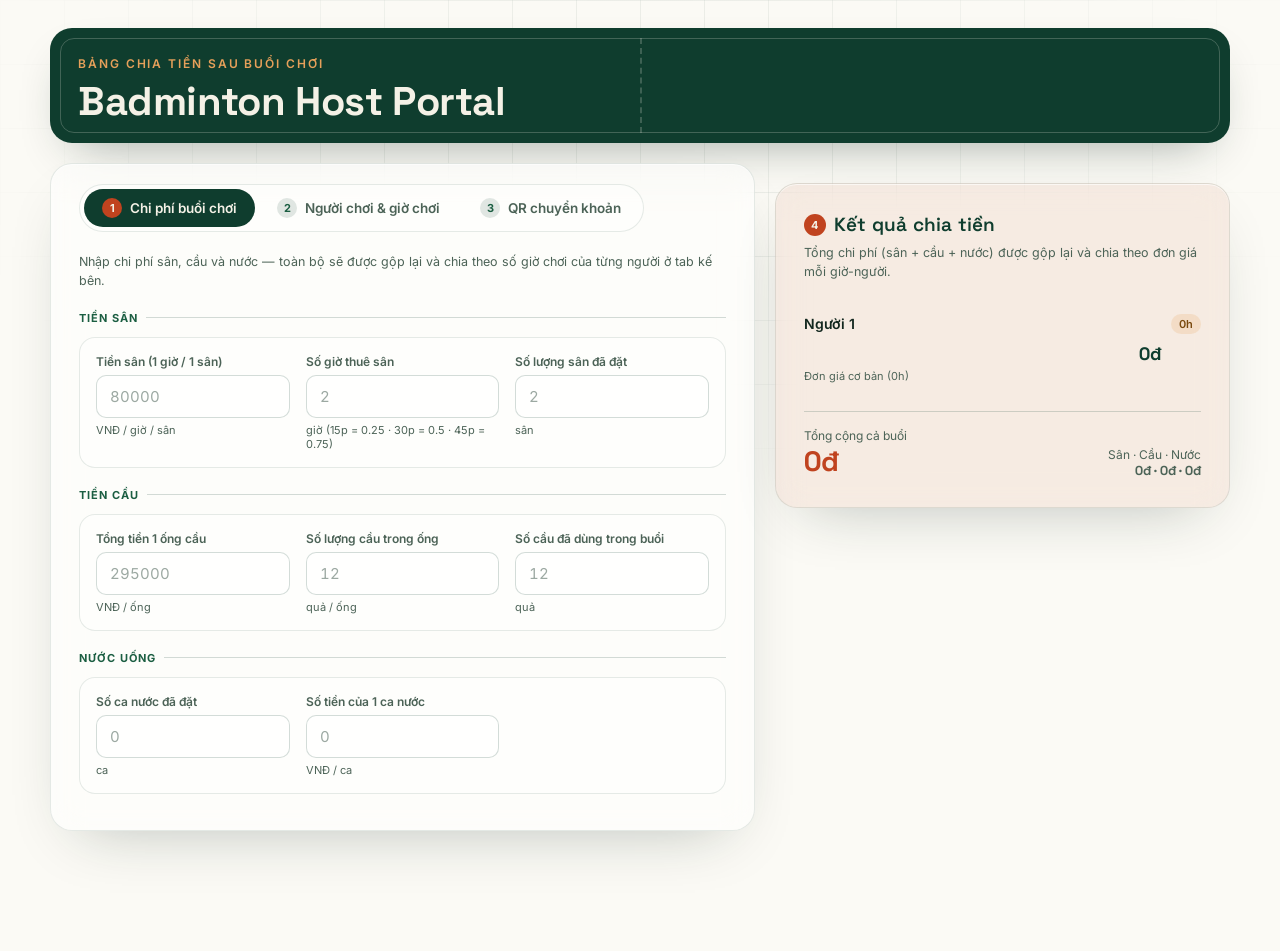
==== commit 5a01f925: "Fix responsive UI" ====
--- a/src/index.html
+++ b/src/index.html
@@ -32,6 +32,10 @@
             <button class="tab-btn" type="button" role="tab" aria-selected="false" aria-controls="tab-players"
               id="tabbtn-players" data-tab="players">
               <span class="num">2</span>Người chơi & giờ chơi
+            </button>
+            <button class="tab-btn" type="button" role="tab" aria-selected="false" aria-controls="tab-qr"
+              id="tabbtn-qr" data-tab="qr">
+              <span class="num">3</span>QR chuyển khoản
             </button>
           </div>
 
@@ -118,13 +122,23 @@
             </div>
           </div>
 
+          <div class="tab-panel" id="tab-qr" role="tabpanel" aria-labelledby="tabbtn-qr" hidden>
+            <p class="hint">Mã QR chuyển khoản của bạn — người chơi quét để chuyển tiền.</p>
+
+            <div class="qr-frame">
+              <img src="assets/qr-code.png" alt="Mã QR chuyển khoản">
+            </div>
+            <p class="footnote">Thay file <code>assets/qr-code.png</code> bằng ảnh mã QR chuyển khoản thật của bạn
+              (xuất từ app ngân hàng) để hiển thị ở đây.</p>
+          </div>
+
         </div>
 
       </main>
 
       <aside class="summary-col">
         <div class="card results-card" id="resultsCard">
-          <h2><span class="num">3</span>Kết quả chia tiền</h2>
+          <h2><span class="num">4</span>Kết quả chia tiền</h2>
           <p class="hint">Tổng chi phí (sân + cầu + nước) được gộp lại và chia theo đơn giá mỗi giờ-người.</p>
           <div id="resultsList"></div>
           <div class="totals-strip">
--- a/src/style.css
+++ b/src/style.css
@@ -217,7 +217,11 @@
   border:1px solid var(--glass-border-soft);
   border-radius:999px;
   margin-bottom:var(--sp-5);
-}
+  overflow-x:auto;
+  -webkit-overflow-scrolling:touch;
+  scrollbar-width:none;
+}
+.tabs::-webkit-scrollbar{ display:none; }
 .tab-btn{
   display:flex;
   align-items:center;
@@ -232,6 +236,7 @@
   color:var(--ink-soft);
   cursor:pointer;
   white-space:nowrap;
+  flex:0 0 auto;
   transition:background .15s, color .15s;
 }
 .tab-btn .num{
@@ -242,6 +247,7 @@
   color:var(--court-mid);
   border-radius:999px;
   width:20px;height:20px;
+  flex:0 0 20px;
   display:inline-flex;align-items:center;justify-content:center;
   transition:background .15s, color .15s;
 }
@@ -255,9 +261,24 @@
 }
 .tab-btn:not(.active):hover{ color:var(--court-dark); }
 
+@media(max-width:640px){
+  .tabs{
+    width:calc(100% + var(--sp-4) * 2);
+    margin-left:calc(var(--sp-4) * -1);
+    margin-right:calc(var(--sp-4) * -1);
+    padding-left:var(--sp-4);
+    padding-right:var(--sp-4);
+    border-radius:0;
+    background:transparent;
+    border:none;
+    border-bottom:1px solid var(--glass-border-soft);
+  }
+  .tab-btn{ font-size:12.5px; padding:8px 14px; }
+}
+
 @media(max-width:520px){
-  .tabs{ width:100%; }
-  .tab-btn{ flex:1; justify-content:center; }
+  .card{ padding:var(--sp-4); }
+  .tab-card{ padding-top:var(--sp-4); }
 }
 
 .group-title{
@@ -324,6 +345,25 @@
   box-shadow:0 0 0 3px var(--court-tint);
 }
 .field .unit{ font-size:11px; color:var(--ink-soft); margin-top:5px; }
+
+/* ---------- QR transfer frame ---------- */
+.qr-frame{
+  margin-top:var(--sp-2);
+  display:flex;
+  justify-content:center;
+  padding:var(--sp-6);
+  background:#fff;
+  border:1px solid var(--divider);
+  border-radius:var(--radius-lg);
+}
+.qr-frame img{
+  width:240px;
+  height:240px;
+  max-width:70vw;
+  object-fit:contain;
+  border-radius:var(--radius-sm);
+  background:#fff;
+}
 
 /* ---------- Players table ---------- */
 .players{ margin-top:var(--sp-1); }
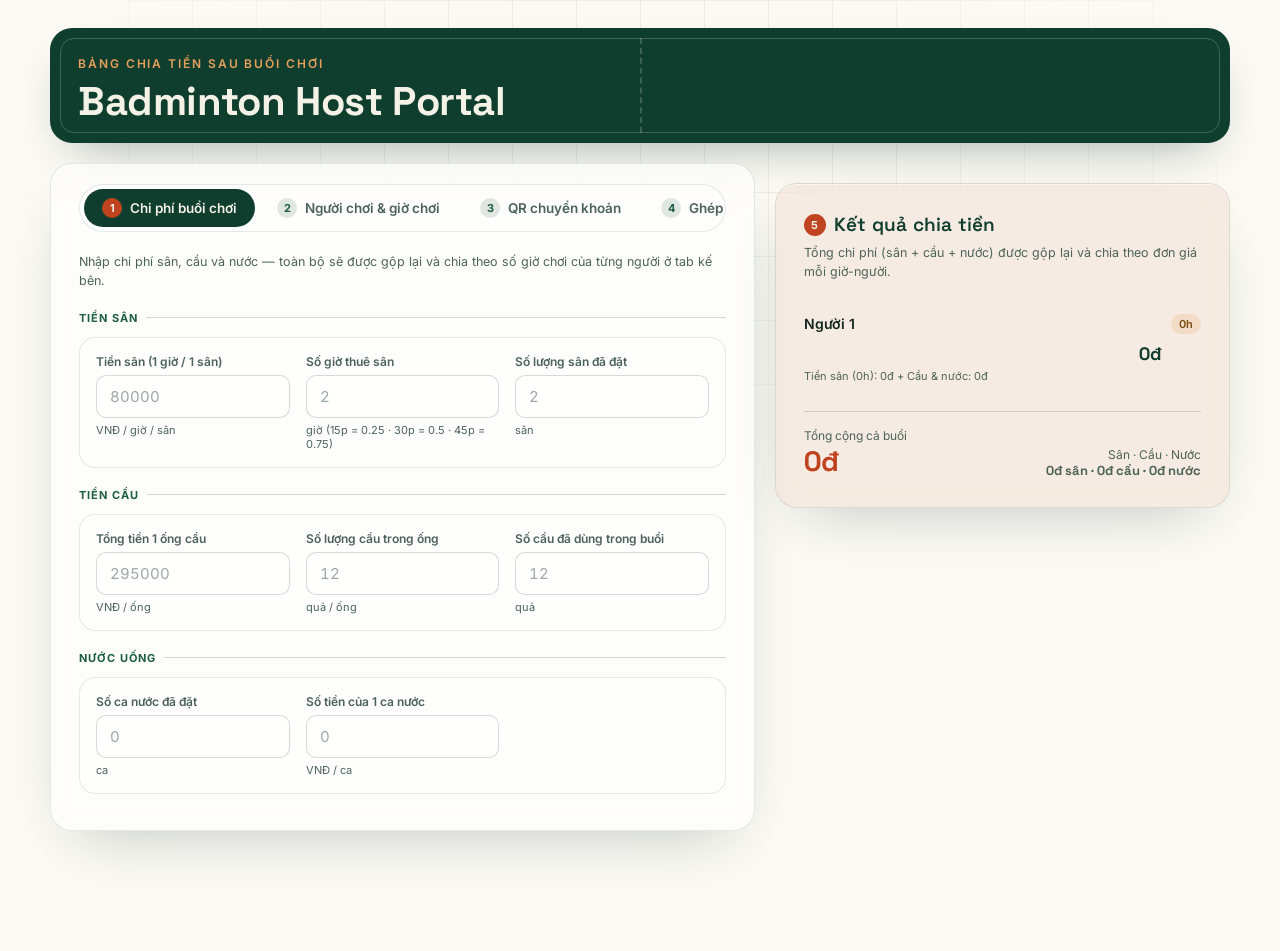
==== commit 7e77a26f: "Add player level" ====
--- a/src/index.html
+++ b/src/index.html
@@ -37,6 +37,10 @@
               id="tabbtn-qr" data-tab="qr">
               <span class="num">3</span>QR chuyển khoản
             </button>
+            <button class="tab-btn" type="button" role="tab" aria-selected="false" aria-controls="tab-rank"
+              id="tabbtn-rank" data-tab="rank">
+              <span class="num">4</span>Ghép cặp trình độ
+            </button>
           </div>
 
           <div class="tab-panel" id="tab-cost" role="tabpanel" aria-labelledby="tabbtn-cost">
@@ -103,10 +107,10 @@
           </div>
 
           <div class="tab-panel" id="tab-players" role="tabpanel" aria-labelledby="tabbtn-players" hidden>
-            <p class="hint">Mặc định mỗi người chơi đúng bằng "Số giờ thuê sân" ở tab Chi phí. Nếu ai ở lại chơi thêm
-              giờ (kể cả lẻ 15/30/45 phút, ví dụ 1.25 = 1h15, 1.5 = 1h30, 2.75 = 2h45), chỉ cần sửa số giờ của người
-              đó — phần giờ dư sẽ được cộng thêm tiền sân theo đúng khoảng thời gian họ ở lại, chia đều cho những ai
-              chơi cùng khoảng đó.</p>
+            <p class="hint">Mặc định mỗi người chơi đúng bằng "Số giờ thuê sân" ở tab Chi phí. Ai ở lại chơi thêm giờ
+              (kể cả lẻ 15/30/45 phút, ví dụ 1.25 = 1h15, 1.5 = 1h30, 2.75 = 2h45) sẽ được cộng thêm phần sân giờ dư,
+              chia đều với những ai cùng ở lại chơi thêm. Ngược lại, ai về sớm hơn cũng được <b>giảm giá tương ứng</b>
+              cho phần thời gian không chơi — chỉ cần sửa số giờ của người đó là hệ thống tự tính lại.</p>
             <div class="grid" style="grid-template-columns:1fr;">
               <div class="field">
                 <label for="numPlayers">Số người tham gia</label>
@@ -132,13 +136,73 @@
               (xuất từ app ngân hàng) để hiển thị ở đây.</p>
           </div>
 
+          <div class="tab-panel" id="tab-rank" role="tabpanel" aria-labelledby="tabbtn-rank" hidden>
+            <p class="hint">Nhập số trận thắng/thua của từng người — hệ thống sẽ tự xếp trình độ và gợi ý ghép cặp
+              đấu sao cho hai bên tương xứng nhau nhất có thể.</p>
+
+            <div class="group-title">Thành tích người chơi</div>
+            <div class="field-chip">
+              <div class="grid" style="grid-template-columns:1fr 140px;">
+                <div class="field">
+                  <label for="tierCount">Số bậc trình độ</label>
+                  <input type="number" id="tierCount" min="2" max="8" value="4" inputmode="numeric">
+                  <div class="unit">càng nhiều bậc càng chia nhỏ trình độ</div>
+                </div>
+                <div class="field">
+                  <label for="matchMode">Kiểu ghép cặp</label>
+                  <select id="matchMode">
+                    <option value="doubles">Đánh đôi (2 vs 2)</option>
+                    <option value="singles">Đánh đơn (1 vs 1)</option>
+                  </select>
+                </div>
+              </div>
+
+              <div class="rating-header">
+                <span>Tên</span><span>Thắng</span><span>Thua</span><span></span>
+              </div>
+              <div class="ratingPlayers" id="ratingPlayersList"></div>
+
+              <div class="row-actions">
+                <button class="add-btn" id="addRatingBtn" type="button">+ Thêm người chơi</button>
+                <span class="sync-note">Nhập đúng số trận thắng/thua để xếp hạng chính xác</span>
+              </div>
+            </div>
+
+            <div class="group-title">Bảng xếp hạng trình độ</div>
+            <div class="field-chip" id="ratingResultsWrap">
+              <div class="rating-empty" id="ratingEmpty">Chưa có dữ liệu — thêm người chơi ở trên để xem xếp hạng.</div>
+              <table class="rating-table" id="ratingTable" hidden>
+                <thead>
+                  <tr>
+                    <th>#</th>
+                    <th>Tên</th>
+                    <th>T-B</th>
+                    <th>Tỷ lệ thắng</th>
+                    <th>Điểm</th>
+                    <th>Trình độ</th>
+                  </tr>
+                </thead>
+                <tbody id="ratingTableBody"></tbody>
+              </table>
+            </div>
+
+            <div class="group-title">Gợi ý ghép cặp đấu</div>
+            <div class="field-chip">
+              <p class="hint" style="margin-bottom:var(--sp-3);">Ghép người trình độ cao với người trình độ thấp
+                thành một đội (đôi) để tổng sức mạnh hai đội cân bằng, sau đó xếp các đội có sức mạnh gần nhau đấu với
+                nhau. Với đánh đơn, hệ thống ghép các đối thủ liền bậc để trận đấu sát nút.</p>
+              <button class="add-btn" id="generatePairsBtn" type="button">Ghép cặp ngay</button>
+              <div id="pairingResults" style="margin-top:var(--sp-4);"></div>
+            </div>
+          </div>
+
         </div>
 
       </main>
 
       <aside class="summary-col">
         <div class="card results-card" id="resultsCard">
-          <h2><span class="num">4</span>Kết quả chia tiền</h2>
+          <h2><span class="num">5</span>Kết quả chia tiền</h2>
           <p class="hint">Tổng chi phí (sân + cầu + nước) được gộp lại và chia theo đơn giá mỗi giờ-người.</p>
           <div id="resultsList"></div>
           <div class="totals-strip">
--- a/src/style.css
+++ b/src/style.css
@@ -345,6 +345,161 @@
   box-shadow:0 0 0 3px var(--court-tint);
 }
 .field .unit{ font-size:11px; color:var(--ink-soft); margin-top:5px; }
+
+.field select{
+  width:100%;
+  border:1px solid var(--divider);
+  background:rgba(255,255,255,0.65);
+  border-radius:var(--radius-sm);
+  padding:11px 13px;
+  font-size:15px;
+  font-family:var(--body-font);
+  color:var(--ink);
+  outline:none;
+  cursor:pointer;
+  transition:border-color .15s, background .15s, box-shadow .15s;
+}
+.field select:focus{
+  border-color:var(--court-mid);
+  background:#fff;
+  box-shadow:0 0 0 3px var(--court-tint);
+}
+
+/* ---------- Skill ranking & pairing ---------- */
+.rating-header{
+  display:grid;
+  grid-template-columns:1fr 64px 64px 32px;
+  gap:var(--sp-3);
+  padding:0 4px 6px;
+  margin-top:var(--sp-4);
+  font-size:11px;
+  font-weight:700;
+  letter-spacing:.04em;
+  text-transform:uppercase;
+  color:var(--ink-soft);
+}
+.ratingPlayers{ margin-top:2px; }
+.rating-row{
+  display:grid;
+  grid-template-columns:1fr 64px 64px 32px;
+  gap:var(--sp-3);
+  align-items:center;
+  padding:8px 4px;
+  border-bottom:1px dashed var(--glass-border-soft);
+}
+.rating-row:last-child{ border-bottom:none; }
+.rating-row input[type=text]{
+  border:none;
+  border-bottom:1.5px solid var(--divider);
+  background:transparent;
+  padding:6px 2px;
+  font-size:14.5px;
+  font-family:var(--body-font);
+  color:var(--ink);
+  outline:none;
+}
+.rating-row input[type=text]:focus{ border-color:var(--court-mid); }
+.rating-row input[type=number]{
+  width:100%;
+  border:1px solid var(--divider);
+  background:rgba(255,255,255,0.5);
+  border-radius:var(--radius-sm);
+  padding:6px 4px;
+  font-size:14px;
+  font-weight:600;
+  text-align:center;
+  color:var(--ink);
+  outline:none;
+  font-variant-numeric:tabular-nums;
+}
+.rating-row input[type=number]:focus{ border-color:var(--court-mid); }
+.rating-row .remove-btn{ justify-self:center; }
+
+.rating-empty{
+  font-size:12.5px;
+  color:var(--ink-soft);
+  padding:var(--sp-2) 2px;
+}
+.rating-table{
+  width:100%;
+  border-collapse:collapse;
+  font-size:13px;
+}
+.rating-table th{
+  text-align:left;
+  font-size:10.5px;
+  font-weight:700;
+  letter-spacing:.04em;
+  text-transform:uppercase;
+  color:var(--ink-soft);
+  padding:0 6px 8px;
+}
+.rating-table td{
+  padding:9px 6px;
+  border-top:1px solid var(--glass-border-soft);
+  color:var(--ink);
+}
+.rating-table td:nth-child(3), .rating-table th:nth-child(3),
+.rating-table td:nth-child(4), .rating-table th:nth-child(4),
+.rating-table td:nth-child(5), .rating-table th:nth-child(5){
+  text-align:center;
+}
+.tier-badge{
+  display:inline-block;
+  padding:3px 10px;
+  border-radius:999px;
+  font-size:11.5px;
+  font-weight:700;
+  white-space:nowrap;
+}
+
+.match-card{
+  background:rgba(255,255,255,0.45);
+  border:1px solid var(--glass-border-soft);
+  border-radius:var(--radius-md);
+  padding:var(--sp-3) var(--sp-4);
+  margin-bottom:var(--sp-2);
+}
+.match-card:last-child{ margin-bottom:0; }
+.match-card .match-label{
+  font-size:11px;
+  font-weight:700;
+  letter-spacing:.05em;
+  text-transform:uppercase;
+  color:var(--court-mid);
+  margin-bottom:4px;
+}
+.match-card .match-sides{
+  display:flex;
+  align-items:center;
+  gap:var(--sp-3);
+  font-size:14px;
+  font-weight:600;
+  color:var(--ink);
+}
+.match-card .match-vs{
+  color:var(--cork);
+  font-family:var(--display-font);
+  font-weight:700;
+  font-size:12px;
+}
+.match-card .match-side{ flex:1; }
+.match-card .match-rating{
+  font-size:11px;
+  font-weight:500;
+  color:var(--ink-soft);
+  display:block;
+  margin-top:2px;
+}
+.bye-note{
+  font-size:12px;
+  color:var(--ink-soft);
+  margin-top:var(--sp-2);
+}
+
+@media(max-width:520px){
+  .rating-header, .rating-row{ grid-template-columns:1fr 52px 52px 28px; gap:var(--sp-2); }
+}
 
 /* ---------- QR transfer frame ---------- */
 .qr-frame{
